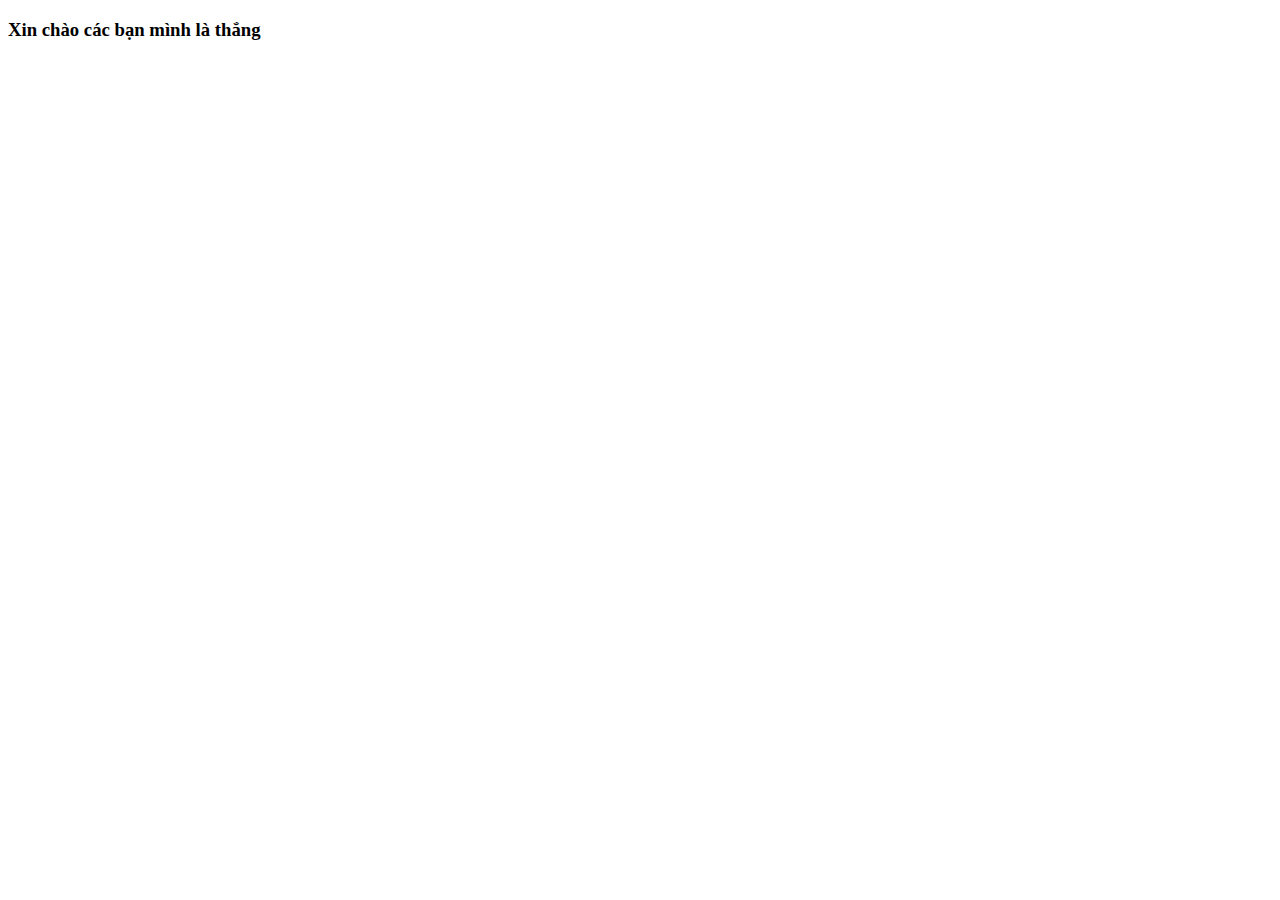
==== index.html @ 3c59dbd7 "add index.html" ====
<!DOCTYPE html>
<html lang="en">
<head>
    <meta charset="UTF-8">
    <meta http-equiv="X-UA-Compatible" content="IE=edge">
    <meta name="viewport" content="width=device-width, initial-scale=1.0">
    <title>Document</title>
</head>
<body>
    <h3>Xin chào các bạn mình là thắng</h3>
</body>
</html>
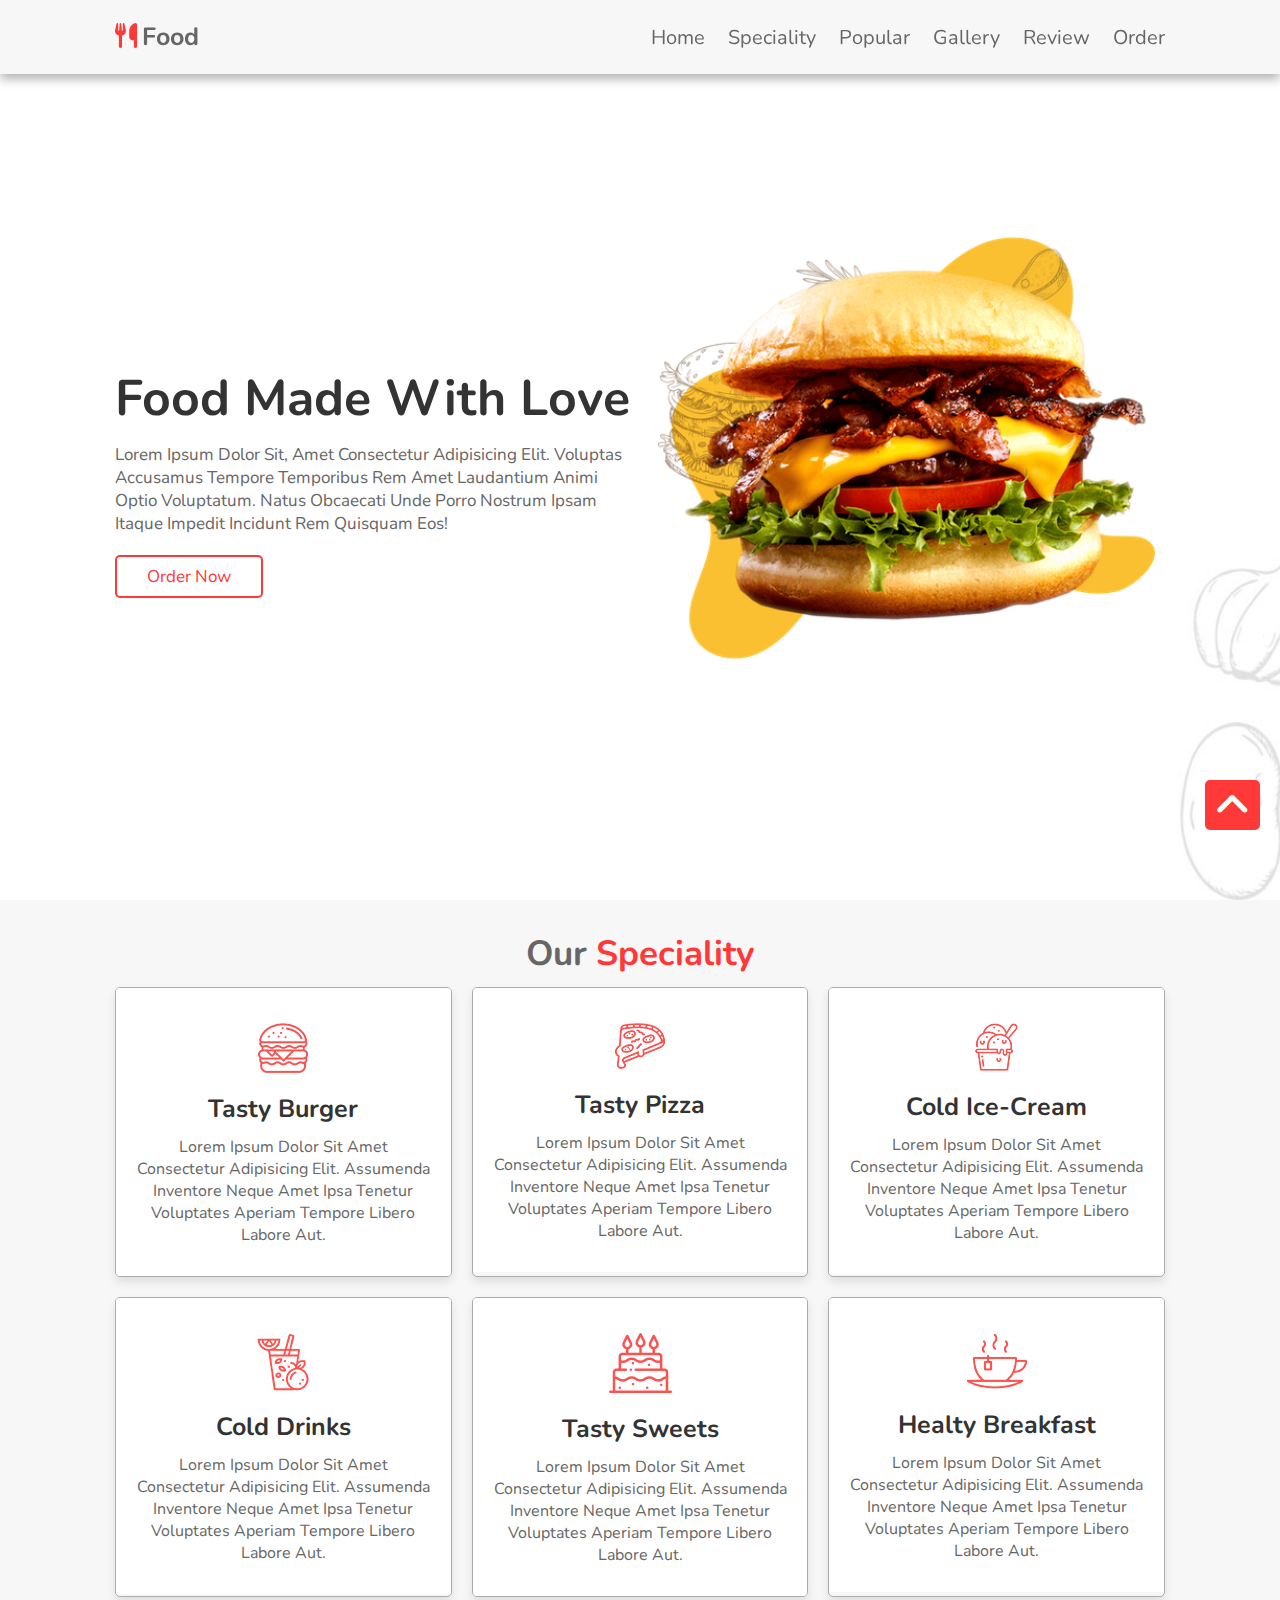
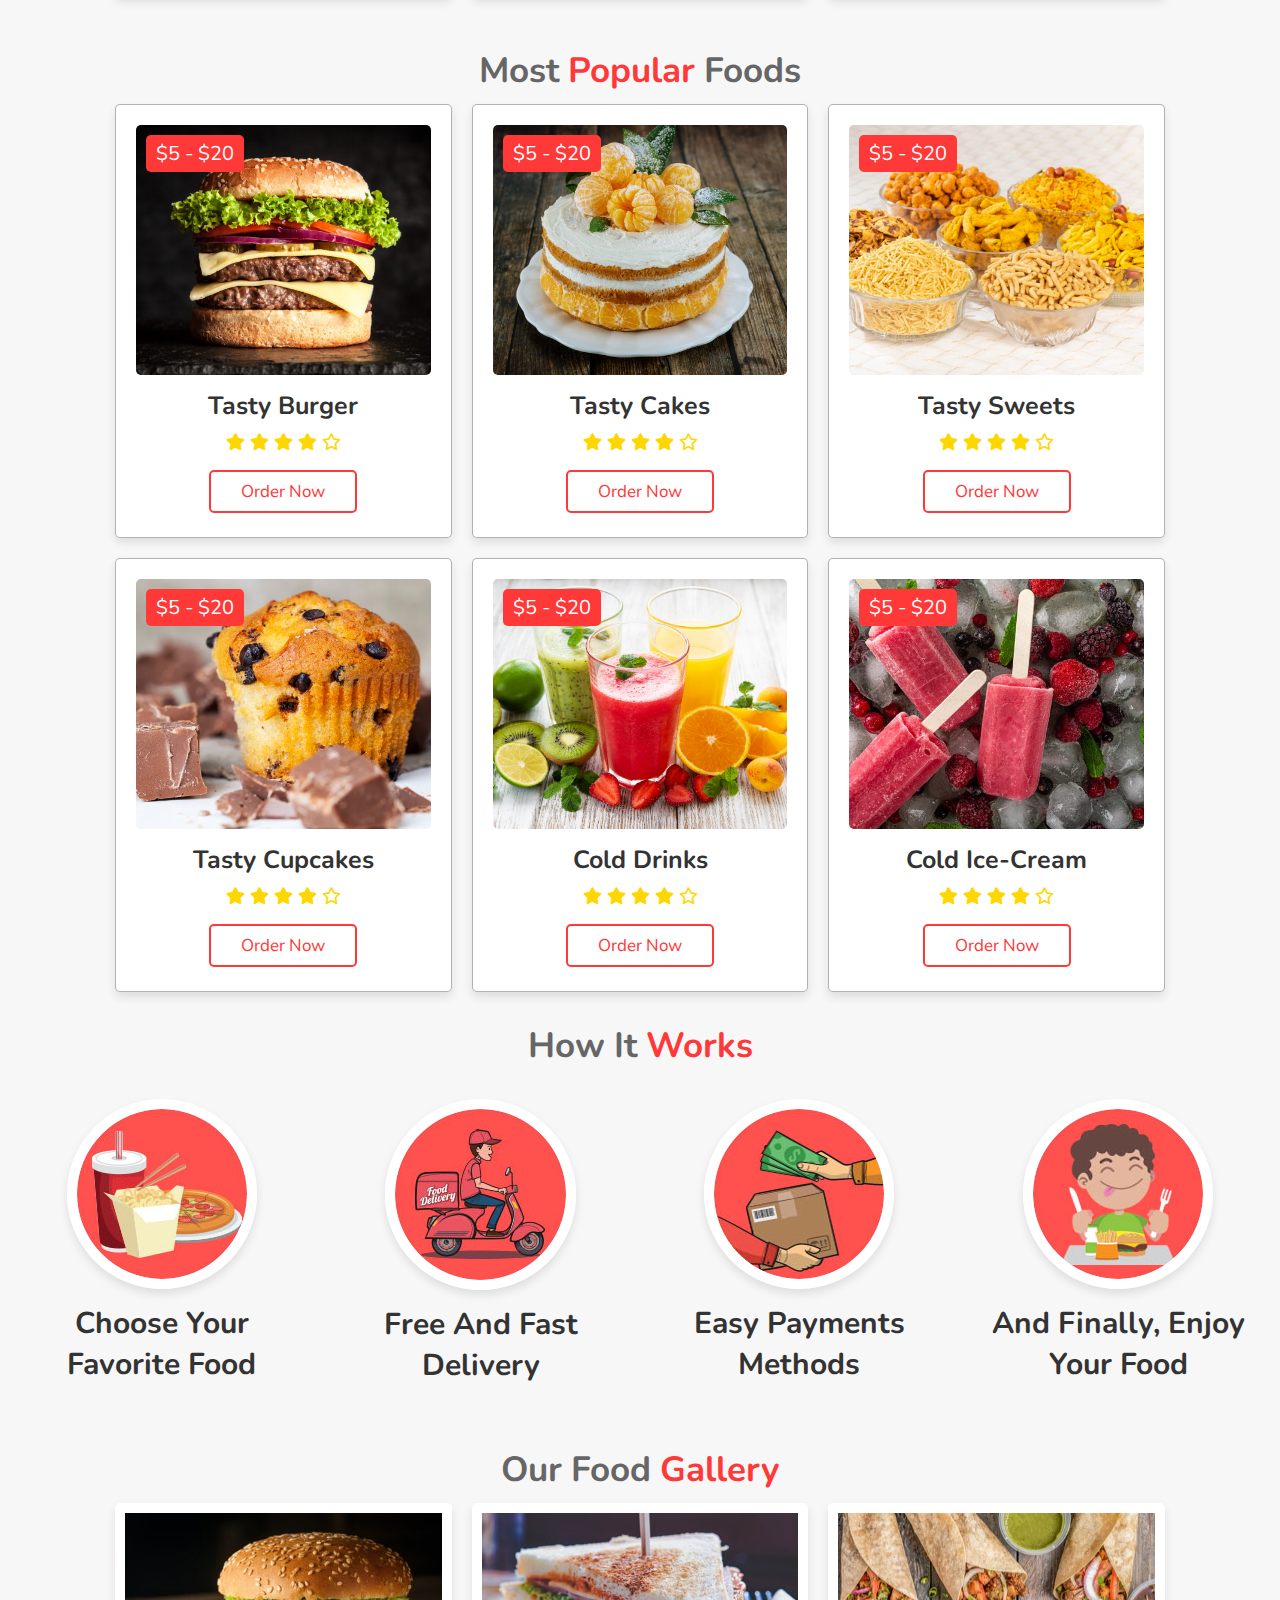
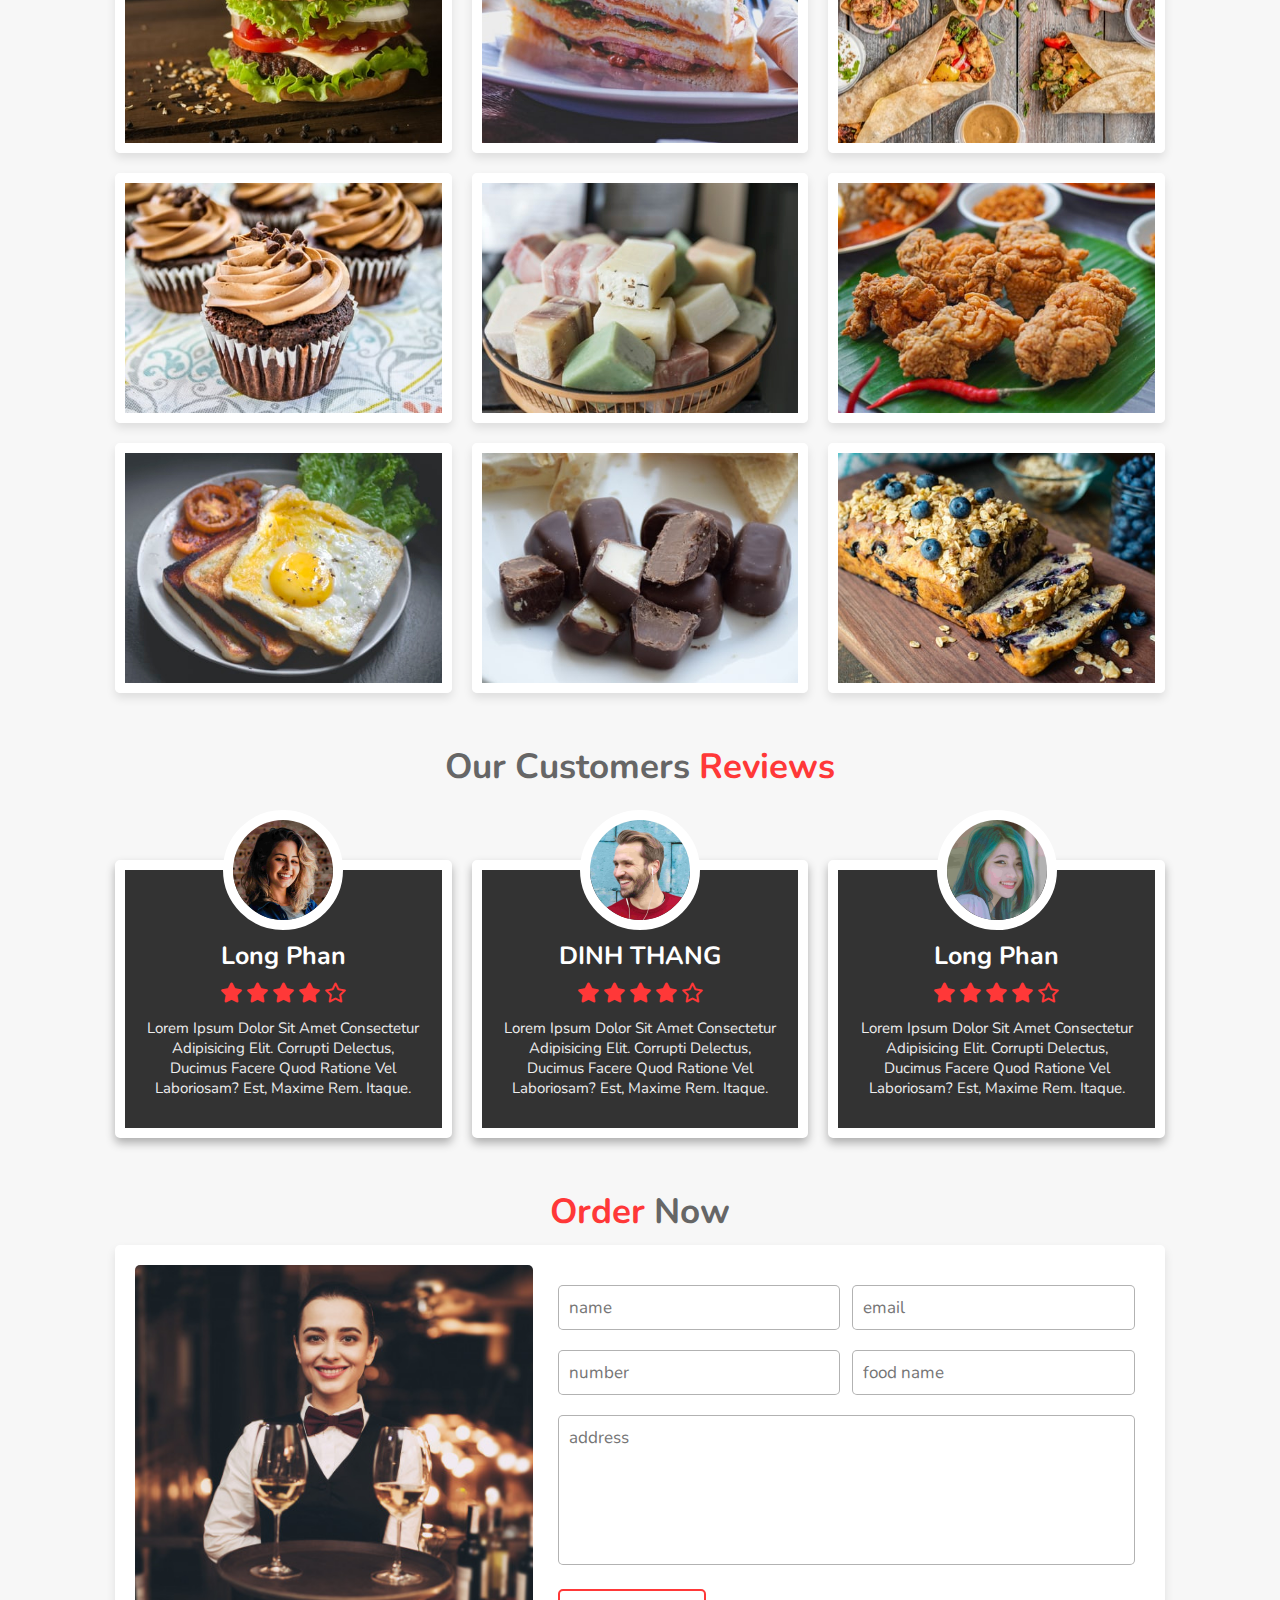
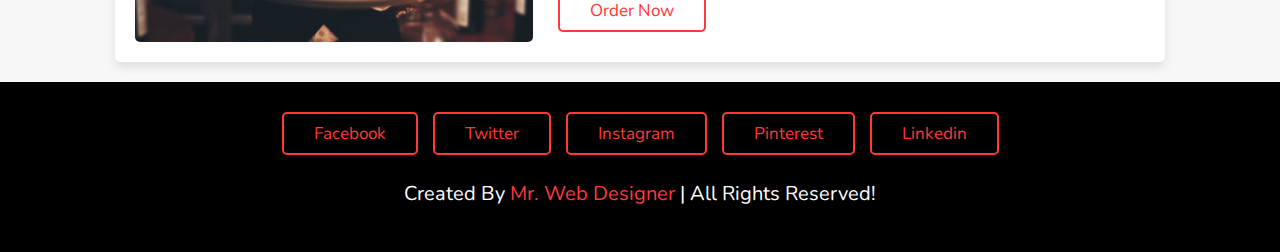
==== commit 68ca8e94: "Sua file" ====
--- a/index.html
+++ b/index.html
@@ -4,9 +4,417 @@
     <meta charset="UTF-8">
     <meta http-equiv="X-UA-Compatible" content="IE=edge">
     <meta name="viewport" content="width=device-width, initial-scale=1.0">
-    <title>Document</title>
+    <title>Bánh KimCuc</title>
+    <link rel="stylesheet" href="./style.css">
+    <!-- link icon -->
+    <link rel="stylesheet" href="https://cdnjs.cloudflare.com/ajax/libs/font-awesome/6.2.0/css/all.min.css">
 </head>
 <body>
-    <h3>Xin chào các bạn mình là thắng</h3>
+    <!-- navbar start -->
+    <header>
+        <a href="#" class="logo"><i class="fas fa-utensils"></i>food</a>
+        <div id="menu-bar" class="fas fa-bars"></div>
+               <nav class="navbar">
+                <a href="#home">home</a>
+                <a href="#speciality">speciality</a>
+                <a href="#popular">popular</a>
+                <a href="#gallery">gallery</a>
+                <a href="#review">review</a>
+                <a href="#order">order</a>
+            </nav>
+        
+    </header>
+<!-- navbar stop -->
+
+    <!-- home section starts  -->
+
+<section class="home" id="home">
+
+    <div class="content">
+        <h3>food made with love</h3>
+        <p>Lorem ipsum dolor sit, amet consectetur adipisicing elit. Voluptas accusamus tempore temporibus rem amet laudantium animi optio voluptatum. Natus obcaecati unde porro nostrum ipsam itaque impedit incidunt rem quisquam eos!</p>
+        <a href="#" class="btn">order now</a>
+    </div>
+
+    <div class="image">
+        <img src="./img/h1.jpg" alt="">
+    </div>
+</section>
+<!-- home section ends -->
+
+<!-- speciality section starts  -->
+
+<section class="speciality" id="speciality">
+
+    <h1 class="heading"> our <span>speciality</span> </h1>
+
+    <div class="box-container">
+
+        <div class="box">
+            <img class="image" src="images/s-img-1.jpg" alt="">
+            <div class="content">
+                <img src="images/s-1.png" alt="">
+                <h3>tasty burger</h3>
+                <p>Lorem ipsum dolor sit amet consectetur adipisicing elit. Assumenda inventore neque amet ipsa tenetur voluptates aperiam tempore libero labore aut.</p>
+            </div>
+        </div>
+        <div class="box">
+            <img class="image" src="images/s-img-2.jpg" alt="">
+            <div class="content">
+                <img src="images/s-2.png" alt="">
+                <h3>tasty pizza</h3>
+                <p>Lorem ipsum dolor sit amet consectetur adipisicing elit. Assumenda inventore neque amet ipsa tenetur voluptates aperiam tempore libero labore aut.</p>
+            </div>
+        </div>
+        <div class="box">
+            <img class="image" src="images/s-img-3.jpg" alt="">
+            <div class="content">
+                <img src="images/s-3.png" alt="">
+                <h3>cold ice-cream</h3>
+                <p>Lorem ipsum dolor sit amet consectetur adipisicing elit. Assumenda inventore neque amet ipsa tenetur voluptates aperiam tempore libero labore aut.</p>
+            </div>
+        </div>
+        <div class="box">
+            <img class="image" src="images/s-img-4.jpg" alt="">
+            <div class="content">
+                <img src="images/s-4.png" alt="">
+                <h3>cold drinks</h3>
+                <p>Lorem ipsum dolor sit amet consectetur adipisicing elit. Assumenda inventore neque amet ipsa tenetur voluptates aperiam tempore libero labore aut.</p>
+            </div>
+        </div>
+        <div class="box">
+            <img class="image" src="images/s-img-5.jpg" alt="">
+            <div class="content">
+                <img src="images/s-5.png" alt="">
+                <h3>tasty sweets</h3>
+                <p>Lorem ipsum dolor sit amet consectetur adipisicing elit. Assumenda inventore neque amet ipsa tenetur voluptates aperiam tempore libero labore aut.</p>
+            </div>
+        </div>
+        <div class="box">
+            <img class="image" src="images/s-img-6.jpg" alt="">
+            <div class="content">
+                <img src="images/s-6.png" alt="">
+                <h3>healty breakfast</h3>
+                <p>Lorem ipsum dolor sit amet consectetur adipisicing elit. Assumenda inventore neque amet ipsa tenetur voluptates aperiam tempore libero labore aut.</p>
+            </div>
+        </div>
+
+    </div>
+
+</section>
+
+<!-- speciality section ends -->
+
+<!-- popular section starts  -->
+
+<section class="popular" id="popular">
+
+    <h1 class="heading"> most <span>popular</span> foods </h1>
+
+    <div class="box-container">
+
+        <div class="box">
+            <span class="price"> $5 - $20 </span>
+            <img src="images/p-1.jpg" alt="">
+            <h3>tasty burger</h3>
+            <div class="stars">
+                <i class="fas fa-star"></i>
+                <i class="fas fa-star"></i>
+                <i class="fas fa-star"></i>
+                <i class="fas fa-star"></i>
+                <i class="far fa-star"></i>
+            </div>
+            <a href="#" class="btn">order now</a>
+        </div>
+        <div class="box">
+            <span class="price"> $5 - $20 </span>
+            <img src="images/p-2.jpg" alt="">
+            <h3>tasty cakes</h3>
+            <div class="stars">
+                <i class="fas fa-star"></i>
+                <i class="fas fa-star"></i>
+                <i class="fas fa-star"></i>
+                <i class="fas fa-star"></i>
+                <i class="far fa-star"></i>
+            </div>
+            <a href="#" class="btn">order now</a>
+        </div>
+        <div class="box">
+            <span class="price"> $5 - $20 </span>
+            <img src="images/p-3.jpg" alt="">
+            <h3>tasty sweets</h3>
+            <div class="stars">
+                <i class="fas fa-star"></i>
+                <i class="fas fa-star"></i>
+                <i class="fas fa-star"></i>
+                <i class="fas fa-star"></i>
+                <i class="far fa-star"></i>
+            </div>
+            <a href="#" class="btn">order now</a>
+        </div>
+        <div class="box">
+            <span class="price"> $5 - $20 </span>
+            <img src="images/p-4.jpg" alt="">
+            <h3>tasty cupcakes</h3>
+            <div class="stars">
+                <i class="fas fa-star"></i>
+                <i class="fas fa-star"></i>
+                <i class="fas fa-star"></i>
+                <i class="fas fa-star"></i>
+                <i class="far fa-star"></i>
+            </div>
+            <a href="#" class="btn">order now</a>
+        </div>
+        <div class="box">
+            <span class="price"> $5 - $20 </span>
+            <img src="images/p-5.jpg" alt="">
+            <h3>cold drinks</h3>
+            <div class="stars">
+                <i class="fas fa-star"></i>
+                <i class="fas fa-star"></i>
+                <i class="fas fa-star"></i>
+                <i class="fas fa-star"></i>
+                <i class="far fa-star"></i>
+            </div>
+            <a href="#" class="btn">order now</a>
+        </div>
+        <div class="box">
+            <span class="price"> $5 - $20 </span>
+            <img src="images/p-6.jpg" alt="">
+            <h3>cold ice-cream</h3>
+            <div class="stars">
+                <i class="fas fa-star"></i>
+                <i class="fas fa-star"></i>
+                <i class="fas fa-star"></i>
+                <i class="fas fa-star"></i>
+                <i class="far fa-star"></i>
+            </div>
+            <a href="#" class="btn">order now</a>
+        </div>
+
+    </div>
+
+</section>
+
+<!-- popular section ends -->
+
+
+<!-- steps section starts  -->
+
+<div class="step-container">
+
+    <h1 class="heading">how it <span>works</span></h1>
+
+    <section class="steps">
+
+        <div class="box">
+            <img src="images/step-1.jpg" alt="">
+            <h3>choose your favorite food</h3>
+        </div>
+        <div class="box">
+            <img src="images/step-2.jpg" alt="">
+            <h3>free and fast delivery</h3>
+        </div>
+        <div class="box">
+            <img src="images/step-3.jpg" alt="">
+            <h3>easy payments methods</h3>
+        </div>
+        <div class="box">
+            <img src="images/step-4.jpg" alt="">
+            <h3>and finally, enjoy your food</h3>
+        </div>
+    
+    </section>
+
+</div>
+
+<!-- steps section ends -->
+
+<!-- gallery section starts  -->
+
+<section class="gallery" id="gallery">
+
+    <h1 class="heading"> our food <span> gallery </span> </h1>
+
+    <div class="box-container">
+
+        <div class="box">
+            <img src="images/g-1.jpg" alt="">
+            <div class="content">
+                <h3>tasty food</h3>
+                <p>Lorem ipsum dolor sit, amet consectetur adipisicing elit. Deleniti, ipsum.</p>
+                <a href="#" class="btn">ordern now</a>
+            </div>
+        </div>
+        <div class="box">
+            <img src="images/g-2.jpg" alt="">
+            <div class="content">
+                <h3>tasty food</h3>
+                <p>Lorem ipsum dolor sit, amet consectetur adipisicing elit. Deleniti, ipsum.</p>
+                <a href="#" class="btn">ordern now</a>
+            </div>
+        </div>
+        <div class="box">
+            <img src="images/g-3.jpg" alt="">
+            <div class="content">
+                <h3>tasty food</h3>
+                <p>Lorem ipsum dolor sit, amet consectetur adipisicing elit. Deleniti, ipsum.</p>
+                <a href="#" class="btn">ordern now</a>
+            </div>
+        </div>
+        <div class="box">
+            <img src="images/g-4.jpg" alt="">
+            <div class="content">
+                <h3>tasty food</h3>
+                <p>Lorem ipsum dolor sit, amet consectetur adipisicing elit. Deleniti, ipsum.</p>
+                <a href="#" class="btn">ordern now</a>
+            </div>
+        </div>
+        <div class="box">
+            <img src="images/g-5.jpg" alt="">
+            <div class="content">
+                <h3>tasty food</h3>
+                <p>Lorem ipsum dolor sit, amet consectetur adipisicing elit. Deleniti, ipsum.</p>
+                <a href="#" class="btn">ordern now</a>
+            </div>
+        </div>
+        <div class="box">
+            <img src="images/g-6.jpg" alt="">
+            <div class="content">
+                <h3>tasty food</h3>
+                <p>Lorem ipsum dolor sit, amet consectetur adipisicing elit. Deleniti, ipsum.</p>
+                <a href="#" class="btn">ordern now</a>
+            </div>
+        </div>
+        <div class="box">
+            <img src="images/g-7.jpg" alt="">
+            <div class="content">
+                <h3>tasty food</h3>
+                <p>Lorem ipsum dolor sit, amet consectetur adipisicing elit. Deleniti, ipsum.</p>
+                <a href="#" class="btn">ordern now</a>
+            </div>
+        </div>
+        <div class="box">
+            <img src="images/g-8.jpg" alt="">
+            <div class="content">
+                <h3>tasty food</h3>
+                <p>Lorem ipsum dolor sit, amet consectetur adipisicing elit. Deleniti, ipsum.</p>
+                <a href="#" class="btn">ordern now</a>
+            </div>
+        </div>
+        <div class="box">
+            <img src="images/g-9.jpg" alt="">
+            <div class="content">
+                <h3>tasty food</h3>
+                <p>Lorem ipsum dolor sit, amet consectetur adipisicing elit. Deleniti, ipsum.</p>
+                <a href="#" class="btn">ordern now</a>
+            </div>
+        </div>
+
+    </div>
+
+</section>
+
+<!-- gallery section ends -->
+
+<!-- review section starts  -->
+
+<section class="review" id="review">
+
+    <h1 class="heading"> our customers <span>reviews</span> </h1>
+
+    <div class="box-container">
+
+        <div class="box">
+            <img src="images/pic1.png" alt="">
+            <h3>Long Phan</h3>
+            <div class="stars">
+                <i class="fas fa-star"></i>
+                <i class="fas fa-star"></i>
+                <i class="fas fa-star"></i>
+                <i class="fas fa-star"></i>
+                <i class="far fa-star"></i>
+            </div>
+            <p>Lorem ipsum dolor sit amet consectetur adipisicing elit. Corrupti delectus, ducimus facere quod ratione vel laboriosam? Est, maxime rem. Itaque.</p>
+        </div>
+        <div class="box">
+            <img src="images/pic2.png" alt="">
+            <h3>DINH THANG
+            </h3>
+            <div class="stars">
+                <i class="fas fa-star"></i>
+                <i class="fas fa-star"></i>
+                <i class="fas fa-star"></i>
+                <i class="fas fa-star"></i>
+                <i class="far fa-star"></i>
+            </div>
+            <p>Lorem ipsum dolor sit amet consectetur adipisicing elit. Corrupti delectus, ducimus facere quod ratione vel laboriosam? Est, maxime rem. Itaque.</p>
+        </div>
+        <div class="box">
+            <img src="images/pic3.png" alt="">
+            <h3>Long Phan</h3>
+            <div class="stars">
+                <i class="fas fa-star"></i>
+                <i class="fas fa-star"></i>
+                <i class="fas fa-star"></i>
+                <i class="fas fa-star"></i>
+                <i class="far fa-star"></i>
+            </div>
+            <p>Lorem ipsum dolor sit amet consectetur adipisicing elit. Corrupti delectus, ducimus facere quod ratione vel laboriosam? Est, maxime rem. Itaque.</p>
+        </div>
+
+    </div>
+
+</section>
+
+<!-- review section ends -->
+
+<!-- order section starts  -->
+
+<section class="order" id="order">
+
+    <h1 class="heading"> <span>order</span> now </h1>
+
+    <div class="row">
+        
+        <div class="image">
+            <img src="images/order-img.jpg" alt="">
+        </div>
+
+        <form action="">
+
+            <div class="inputBox">
+                <input type="text" placeholder="name">
+                <input type="email" placeholder="email">
+            </div>
+
+            <div class="inputBox">
+                <input type="number" placeholder="number">
+                <input type="text" placeholder="food name">
+            </div>
+
+            <textarea placeholder="address" name="" id="" cols="30" rows="10"></textarea>
+            <input type="submit" value="order now" class="btn">
+        </form>
+    </div>
+</section>
+<!-- order section ends -->
+
+<section class="footer">
+
+    <div class="share">
+        <a href="#" class="btn">facebook</a>
+        <a href="#" class="btn">twitter</a>
+        <a href="#" class="btn">instagram</a>
+        <a href="#" class="btn">pinterest</a>
+        <a href="#" class="btn">linkedin</a>
+    </div>
+
+    <h1 class="credit"> created by <span> mr. web designer </span> | all rights reserved! </h1>
+
+    <a href="#home" class="fas fa-angle-up" id="scroll-top"></a>
+
+</section>
+<script src="./script.js"></script>
 </body>
 </html>--- a/style.css
+++ b/style.css
@@ -0,0 +1,499 @@
+@import url('https://fonts.googleapis.com/css2?family=Nunito:wght@200;300;400;600;700&display=swap');
+*{
+    font-family: 'Nunito', sans-serif;
+    margin:0; padding:0;
+    box-sizing: border-box;
+    outline: none; border:none;
+    text-decoration: none;
+    text-transform: capitalize;
+    transition:all .2s linear;
+  }
+:root{
+    --red:#ff3838;
+}
+html{
+    font-size: 62.5%;
+    overflow-x: hidden;
+    /* lăng chuột */
+    scroll-behavior: smooth;
+    scroll-padding-top: 6rem;
+}
+body{
+    background-color: #f7f7f7;
+}
+header{
+    position:fixed;
+    top: 0;left: 0;right: 0;
+    z-index: 1000;
+    display: flex;
+    align-items: center;
+    background-color: #f7f7f7;
+    padding: 2rem 9%;
+    box-shadow: 0 .5rem 1rem rgba(0, 0, 0, 0.3);
+    /* canh đều 2 biên */
+    justify-content: space-between;
+}
+header .logo{
+    font-size: 2.5rem;
+    font-weight: bolder;
+    color:#666;
+  }
+  /* hinh */
+  header .logo i{
+    padding-right: .5rem;
+    color:var(--red);
+  }
+  header .navbar a{
+    font-size: 2rem;
+    margin-left: 2rem;
+    color:#666;
+  }
+  
+  header .navbar a:hover{
+    color:var(--red);
+  }
+  #menu-bar{
+    font-size: 3rem;
+    cursor: pointer;
+    color:#666;
+    border:.1rem solid #666;
+    border-radius:0.3rem;
+    padding:.5rem 1.5rem;
+    display: none;
+  } 
+  
+  
+  /* css home */
+  section{
+    padding:2rem 9%;
+  }
+  .home{
+    display: flex;
+    flex-wrap: wrap;
+    gap:1.5rem;
+    min-height: 100vh;
+  align-items: center;
+  background:url(./img/bg.jpg) no-repeat;
+  background-size: cover;
+  background-position: center;
+  }
+  .home .content{
+    flex:1 1 40rem;
+    padding-top: 6.5rem;
+  }
+  .home .image{
+    flex:1 1 40rem;
+    
+  }
+  .home .image img{
+    width:100%;
+    padding: 1rem;
+    animation: float 3s linear infinite;
+  }
+  .home .content h3{
+    font-size: 5rem;
+    color:#333;
+  }
+  
+  .home .content p{
+    font-size: 1.7rem;
+    color:#666;
+    padding:1rem 0;
+  }
+  .btn{
+    display: inline-block;
+    padding:.8rem 3rem;
+    border:.2rem solid var(--red);
+    color:var(--red);
+    cursor: pointer;
+    font-size: 1.7rem;
+    border-radius: .5rem;
+    position: relative;
+    overflow: hidden;
+    z-index: 0;
+    margin-top: 1rem;
+  }
+  .btn::before{
+    content: '';
+    position: absolute;
+    top:0; right: 0;
+    width:0%;
+    height:100%;
+    background:var(--red);
+    transition: .3s linear;
+    z-index: -1;
+  }
+  .btn:hover{
+    color: white;
+    
+  }
+  .btn:hover::before{
+    width: 100%;
+    left:0;
+  }
+  @keyframes float{
+    0%, 100%{
+      transform: translateY(0rem);
+    }
+    50%{
+      transform: translateY(3rem);
+    }
+  }
+  
+
+ 
+
+/* css speciality */
+.heading{
+  text-align: center;
+  font-size: 3.5rem;
+  padding:1rem;
+  color:#666;
+}
+
+.heading span{
+  color:var(--red);
+}
+.speciality .box-container{
+  display: flex;
+  flex-wrap: wrap;
+  /* khoảng cách giữa 2 hình  */
+  gap:2rem;
+}
+.speciality .box-container .box{
+  flex:1 1 30rem;
+  position: relative;
+  overflow: hidden;
+  box-shadow: 0 .5rem 1rem rgba(0,0,0,.1);
+  border:.1rem solid rgba(0,0,0,.3);
+  cursor: pointer;
+  border-radius: .5rem;
+}
+.speciality .box-container .box .image{
+  height:100%;
+  width:100%;
+  /* nén hình lại không bị bể font */
+  object-fit: cover;
+  position: absolute;
+  top:-100%; left:0; 
+} 
+.speciality .box-container .box:hover .image  {
+  top: 0;
+}  
+.speciality .box-container .box:hover .content{
+ transform: translateY(100%);
+}
+.speciality .box-container .box .content{
+  text-align: center;
+  background:#fff;
+  padding:2rem;
+}
+.speciality .box-container .box .content img{
+  margin:1.5rem 0;
+}
+.speciality .box-container .box .content h3{
+  font-size: 2.5rem;
+  color:#333;
+}
+
+.speciality .box-container .box .content p{
+  font-size: 1.6rem;
+  color:#666;
+  padding:1rem 0;
+}
+ /* popular section   */
+.popular .box-container{
+  display: flex;
+  flex-wrap: wrap;
+  gap:2rem;
+}
+.popular .box-container .box{
+  padding:2rem;
+  background:#fff;
+  box-shadow: 0 .5rem 1rem rgba(0,0,0,.1);
+  border:.1rem solid rgba(0,0,0,.3);
+  border-radius: .5rem;
+  text-align: center;
+  flex:1 1 30rem;
+  position: relative;
+}
+.popular .box-container .box img{
+  height:25rem;
+  object-fit: cover;
+  width:100%;
+  border-radius: .5rem;
+}
+
+.popular .box-container .box .price{
+  position: absolute;
+  top:3rem; left:3rem;
+  background:var(--red);
+  color:#fff;
+  font-size: 2rem;
+  padding:.5rem 1rem;
+  border-radius: .5rem;
+}
+
+.popular .box-container .box h3{
+  color:#333;
+  font-size: 2.5rem;
+  padding-top: 1rem;
+}
+
+.popular .box-container .box .stars i{
+  color:gold;
+  font-size: 1.7rem;
+  padding:1rem .1rem;
+}
+
+ /* steps section starts   */
+ .steps{
+  display: flex;
+  flex-wrap: wrap;
+  gap:1.5rem;
+  padding:1rem;
+}
+
+.steps .box{
+  flex:1 1 25rem;
+  padding:1rem;
+  text-align: center;
+}
+
+.steps .box img{
+  border-radius: 50%;
+  border:1rem solid #fff;
+  box-shadow: 0 .5rem 1rem rgba(0,0,0,.1);
+}
+
+.steps .box h3{
+  font-size: 3rem;
+  color:#333;
+  padding:1rem;
+}
+
+/* css gallery */
+
+.gallery .box-container{
+  display: flex;
+  flex-wrap: wrap;
+  gap:2rem;
+}
+
+.gallery .box-container .box{
+  height:25rem;
+  flex:1 1 30rem;
+  border:1rem solid #fff;
+  box-shadow: 0 .5rem 1rem rgba(0,0,0,.1);
+  border-radius: .5rem;
+  position: relative;
+  overflow: hidden;
+}
+.gallery .box-container .box img{
+  height:100%;
+  width:100%;
+  object-fit: cover;
+}
+.gallery .box-container .box .content{
+  position: absolute;
+  top: -100%; left:0;
+  height: 100%;
+  width:100%;
+  background:rgba(235, 229, 229, 0.9);
+  padding:2rem;
+  padding-top: 5rem;
+  text-align: center;
+}
+.gallery .box-container .box:hover .content{
+ top: 0;
+}
+.gallery .box-container .box .content h3{
+  font-size: 2.5rem;
+  color:#333;
+}
+
+.gallery .box-container .box .content p{
+  font-size: 1.5rem;
+  color:#666;
+  padding:1rem 0;
+}
+
+/* css review */
+.review .box-container{
+  display: flex;
+  flex-wrap: wrap;
+  gap: 2rem;
+}
+
+.review .box-container .box{
+  text-align: center;
+  padding:2rem;
+  border:1rem solid #fff;
+  box-shadow: 0 .5rem 1rem rgba(0,0,0,.3);
+  border-radius: .5rem;
+  flex:1 1 30rem;
+  background:#333;
+  margin-top: 6rem;
+}
+
+.review .box-container .box img{
+  height: 12rem;
+  width:12rem;
+  border-radius: 50%; 
+  border:1rem solid #fff;
+  margin-top: -8rem;
+  object-fit: cover;
+}
+.review .box-container .box h3{
+  font-size: 2.5rem;
+  color:#fff;
+  padding:.5rem 0;
+}
+
+.review .box-container .box .stars i{
+  font-size: 2rem;
+  color:var(--red);
+  padding:.5rem 0;
+}
+
+.review .box-container .box p{
+  font-size: 1.5rem;
+  color:#eee;
+  padding:1rem 0;
+}
+
+
+/* CSS order */
+.order .row{
+  padding:2rem;
+  box-shadow: 0 .5rem 1rem rgba(0,0,0,.1);
+  background:#fff;
+  display: flex;
+  flex-wrap: wrap;
+  gap:1.5rem;
+  border-radius: .5rem;
+}
+.order .row .image{
+  flex:1 1 30rem;
+}
+
+.order .row .image img{
+  height: 100%;
+  width:100%;
+  object-fit: cover;
+  border-radius: .5rem;
+}
+
+.order .row form{
+  flex:1 1 50rem;
+  padding:1rem;
+}
+
+  .order .row form .inputBox{
+    display: flex;
+    justify-content: space-between;
+    flex-wrap: wrap;
+  }
+
+  .order .row form .inputBox input, .order .row form textarea{
+    padding:1rem;
+    margin:1rem 0;
+    font-size: 1.7rem;
+    color:#333;
+    text-transform: none;
+    border:.1rem solid rgba(0,0,0,.3);
+    border-radius: .5rem;
+    width:49%;
+  }
+  
+  .order .row form textarea{
+    width:100%;
+    resize: none;
+    height:15rem;
+  }
+  .order .row form .btn{
+    background:none;
+  }
+  
+  .order .row form .btn:hover{
+    background:var(--red);
+  }
+/* css footer */
+
+.footer{
+  background:#000;
+  text-align: center;
+}
+
+  .footer .share{
+    display: flex;
+    gap:1.5rem;
+    justify-content: center;
+    flex-wrap: wrap;
+  }
+
+  .footer .credit{
+    padding:2.5rem 1rem;
+    color:#fff;
+    font-weight: normal;
+    font-size: 2rem;
+  }
+  
+  .footer .credit span{
+    color:var(--red);
+  }
+
+ #scroll-top{
+  
+  position: fixed;
+    top:calc(100% - 12rem);
+    right:2rem;
+    padding:.5rem 1rem;
+    font-size: 4rem;
+    background:var(--red);
+    color:#fff;
+    border-radius: .5rem;
+  }
+ 
+
+ /* reponsive */
+
+  @media(max-width:991px){
+    html{
+        font-size: 55%;
+    }
+    header{
+        padding: 2rem;
+    }
+  }
+
+  @media(max-width:768px) {
+    #menu-bar{
+        display: initial;
+    }
+    header .navbar{
+      position: absolute;
+      top:100%; left: 0; right:0;
+      background: #f7f7f7;
+      border-top: .1rem solid rgba(0,0,0,.1);
+      clip-path: polygon(0 0, 100% 0, 100% 0, 0 0);
+    }
+    header .navbar.active{
+      clip-path: polygon(0 0, 100% 0, 100% 100%, 0% 100%);
+    }
+    header .navbar a{
+      margin: 1.5rem;
+      padding:1.5rem;
+      display: block;
+      border:.2rem solid rgba(0,0,0,.1);
+      border-left:.5rem solid var(--red);
+      background:#fff;
+    }
+    }
+      
+  @media(max-width:480px) {
+    .order .row form .inputBox input{
+    width: 100%;
+  }
+    
+  }    